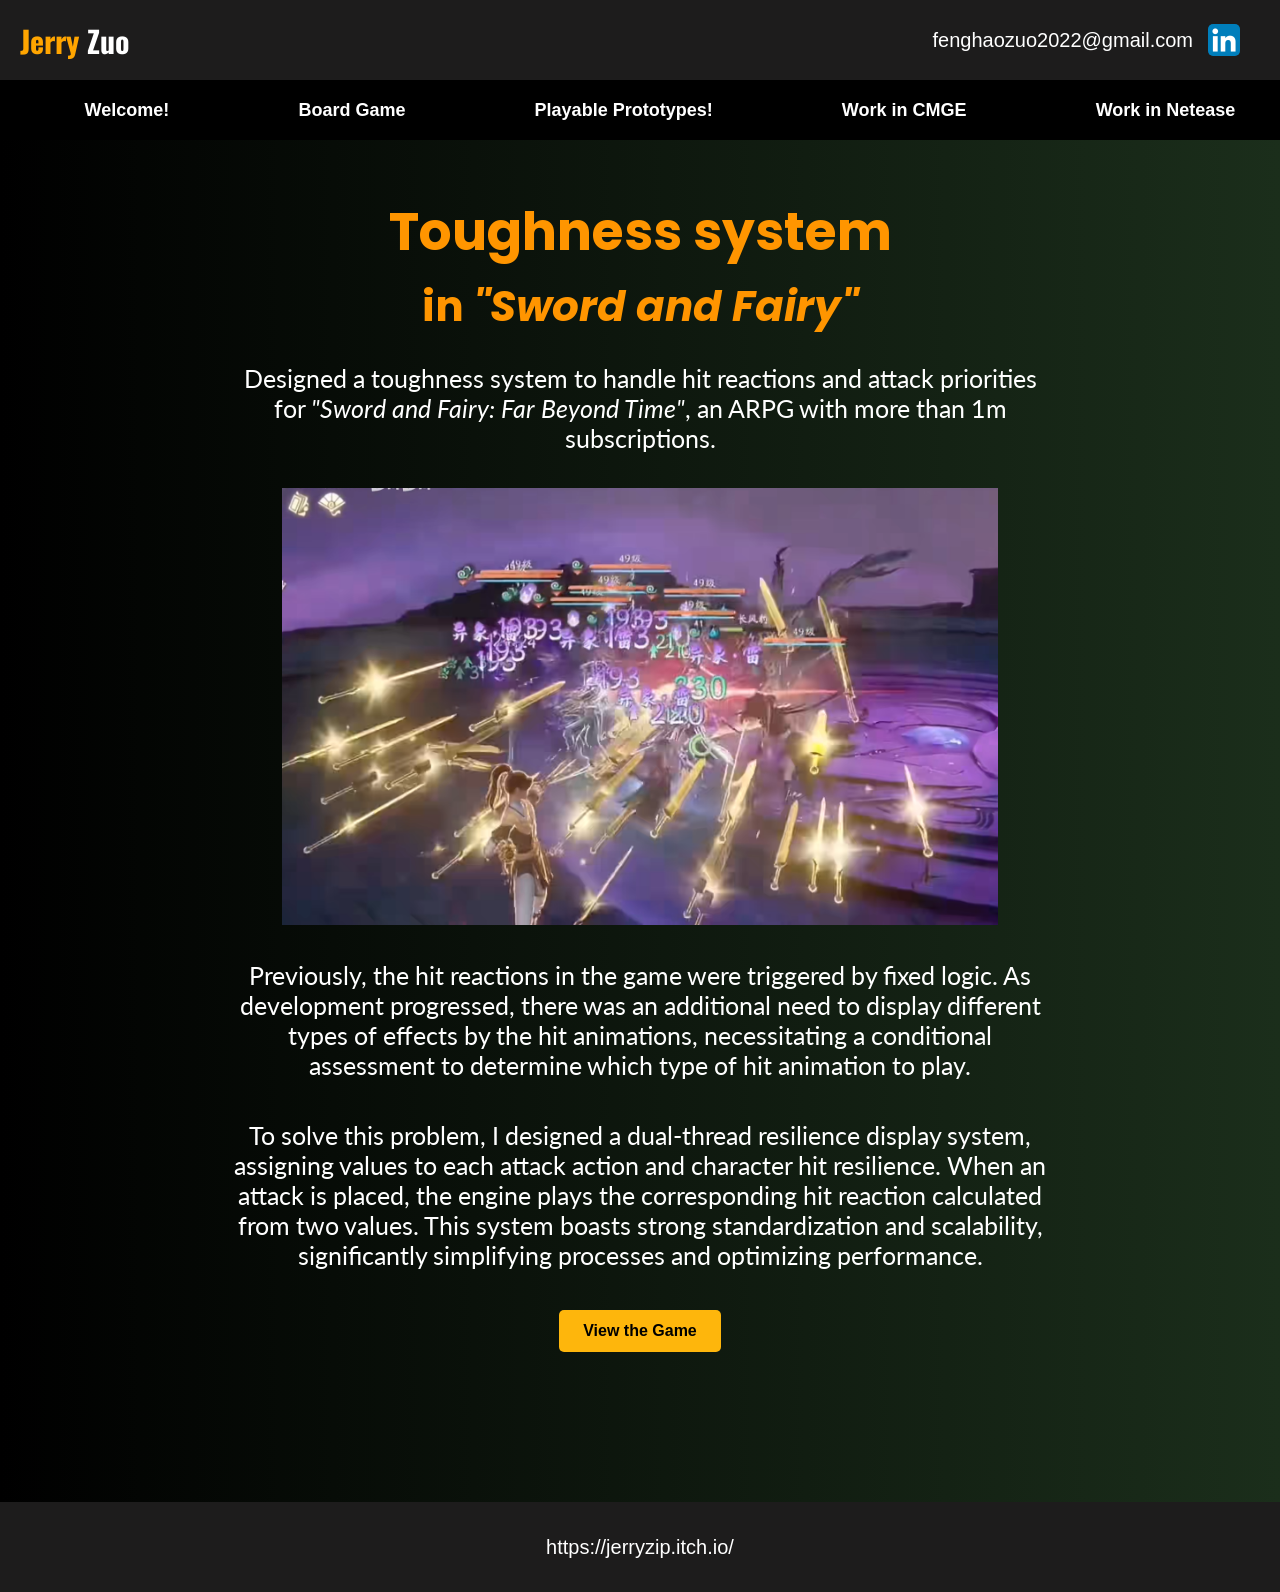
==== cmge.html @ 0d94817b "Initial commit" ====
<!DOCTYPE html>
<html lang="en">

<head>
    <meta charset="UTF-8">
    <meta name="viewport" content="width=device-width, initial-scale=1.0">
    <title>CMGE</title>
    <link rel="stylesheet" href="styles.css">
    <script src="scripts.js"></script>
</head>

<body id=page4>

    <div id="header-nav"></div>

    <div class="project3" id="project3">
        <h2>Toughness system</h2>
        <h3>in <i>"Sword and Fairy"</i></h3>
        <p>Designed a toughness system to handle hit reactions and attack priorities for <i>"Sword and Fairy: Far Beyond
                Time"</i>, an ARPG with more than 1m subscriptions.</p>
        <img src="xianjian1.png" alt="Project 3" class="project3-image">
        <p>Previously, the hit reactions in the game were triggered by fixed logic. As development
            progressed, there was an additional need to display different types of effects by the hit animations,
            necessitating a
            conditional assessment to determine which type of hit animation to play.</p>
        <p>To solve this problem, I designed a dual-thread resilience display system, assigning values to each attack
            action and character hit
            resilience.
            When an attack is placed, the engine plays the corresponding hit reaction calculated from
            two values. This system boasts strong standardization and scalability, significantly simplifying
            processes
            and optimizing performance.</p>
        <a href="#">View the Game</a>
    </div>

    <div id="footer"></div>

</body>

</html>
---- styles.css ----
@import url('https://fonts.googleapis.com/css2?family=Inter:wght@400;700&family=Lato:wght@400;700&family=Roboto:wght@400;700&family=Poppins:wght@400;700&family=Montserrat:wght@400;700&family=Playfair+Display:wght@400;700&family=Bebas+Neue&family=Oswald:wght@400;700&display=swap');

body {
    font-family: Arial, sans-serif;
    margin: 0;
    padding: 0;
    background-color: #000000;
    /* 纯黑色背景 */
    color: #ffffff;
    /* 让文字变成白色，保证可读性 */
    display: flex;
    flex-direction: column;
    scroll-behavior: smooth;
}

#page1 {
    background: linear-gradient(to bottom, #000000, #1b316f);
    color: white;
    min-height: 100vh;
    margin: 0;
    padding: 0;
}

#page3 {
    background: linear-gradient(to bottom, #000000, #203a83);
    color: white;
    min-height: 100vh;
    margin: 0;
    padding: 0;
}

#page4 {
    background: linear-gradient(to right, #000000, #1b2e1b);
    color: white;
    min-height: 100vh;
    margin: 0;
    padding: 0;
}

#page5 {
    background: linear-gradient(to bottom,
            #000000 0%,
            #678089 50%,
            #1c376c 100%);
    color: white;
    min-height: 100vh;
    margin: 0;
    padding: 0;
}

.top-header {
    position: fixed;
    top: 0;
    left: 0;
    width: 100%;
    height: 80px;
    background-color: #1d1c1c;
    display: flex;
    justify-content: space-between;
    align-items: center;
    padding: 0 20px;
    z-index: 1001;
}

.name {
    font-size: 30px;
    font-weight: bold;
    font-family: "Oswald", sans-serif;
}

.jerry {
    color: orange;
}

.zuo {
    color: white;
}

/* 联系方式的样式 */
.contact-info {
    display: flex;
    align-items: center;
    gap: 15px;
}

/* 邮箱样式 */
.email-link {
    color: white;
    text-decoration: none;
    font-size: 20px;
    transition: color 0.3s ease;
    /* margin-right: 40px; */
}

.linkedin-button {
    display: inline-block;
    width: 32px;
    height: 32px;
    background-image: url('LinkedIn_icon.svg.webp');
    background-size: cover;
    background-repeat: no-repeat;
    border-radius: 5px;
    transition: opacity 0.3s ease;
    margin-right: 60px;
}

nav {
    background-color: #000000;
    position: fixed;
    top: 80px;
    left: 0;
    width: 100%;
    height: 60px;
    display: flex;
    justify-content: space-around;
    /* 让菜单项按距离平分 */
    align-items: center;
    padding: 0 20px;
    z-index: 1000;
}

nav a {
    color: white;
    font-size: 18px;
    text-decoration: none;
    font-weight: bold;
    padding: 15px 20px;
    transition: color 0.3s ease, background-color 0.3s ease;
}

nav a:hover {
    background-color: #262626;
    color: #ffa200;
    border-radius: 5px;
}


.container {
    display: flex;
    align-items: stretch;
    /* 让左右两部分同高 */
    /* max-width: 1200px; */
    margin: auto;
    padding: 40px;
    height: 100vh;
    /* 让整个区域占满视口高度 */
}

.about-image {
    flex: 1;
    overflow: hidden;
}

.project1-image {
    width: 100%;
    height: 100%;
    object-fit: contain;
    margin-top: 20px;
}

.about-text {
    flex: 2;
    padding: 0 40px;
    display: flex;
    flex-direction: column;
    /* justify-content: center; */
    margin-top: 150px;
}

/* 经验部分的间距 */
.experience {
    margin-bottom: 5px;
    text-align: center;
}

/* 标题优化 */
.about-text h1 {
    font-size: 62px;
    color: #ffa724;
    margin-bottom: 15px;
    text-align: center;
    font-family: "Montserrat", sans-serif;
}

.about-text p {
    font-size: 32px;
    color: #ffffff;
    margin-bottom: 15px;
    text-align: center;
    font-family: "Lato", sans-serif;
}

.about-text h2 {
    font-size: 29px;
    color: #ffa724;
    margin-bottom: 0;
    font-family: "Montserrat", sans-serif;
}

.about-text h3 {
    font-size: 22px;
    color: #ffffff;
    margin-bottom: 10px;
    font-family: "Montserrat", sans-serif;
}


.project1 {
    padding: 20px 20px 20px;
    max-width: 1200px;
    margin: auto;
    margin-top: 100px;
    box-sizing: border-box;
}

.project1 iframe {
    display: block;
    max-width: 90%;
    height: 480px;
    border: none;
    margin: 20px auto;
    /* 上下 20px 间距，左右自动居中 */
}

.project1 h2 {
    color: #ff9500;
    font-size: 62px;
    text-align: center;
    font-family: "Poppins", sans-serif;
    margin-bottom: 0;
}

.project1 p {
    margin-bottom: 10px;
    margin-right: 50px;
    font-size: 25px;
    text-align: center;
    font-family: "Lato", sans-serif;
}

.project1 a {
    display: block;
    margin-bottom: 10px;
    font-size: 28px;
    font-weight: bold;
    color: #ffb114;
    text-decoration: none;
    text-align: center;
}

.ig {
    padding: 40px 20px;
    margin: auto;
    margin-top: 160px;
    box-sizing: border-box;
}

/* 左右分栏布局 */
.project2-content-wrapper {
    display: flex;
    align-items: center;
    justify-content: space-between;
    width: 100%;

}

.project2-images {
    display: flex;
    flex-direction: column;
    /* gap: 10px; */
    /* 图片间距 */
    width: 55%;
    align-items: center;
    margin-top: 10px;
    margin-left: 20px;
}

.project-image {
    width: 90%;
    max-width: 100%;
    border-radius: 8px;
}

.content {
    display: flex;
    flex-direction: column;
    justify-content: space-between;
    width: 50%;
    padding-left: 5px;
}

.content h2 {
    color: #ffb219;
    margin-bottom: 10px;
    font-size: 52px;
    text-align: center;
    font-family: "Bebas Neue", sans-serif;
}

.content h3 {
    color: #ffffff;
    margin-bottom: 1px;
    font-size: 35px;
    text-align: center;
}

.content h4 {
    color: #ffffff;
    margin-bottom: 10px;
    font-size: 52px;
    text-align: center;
    font-family: "Bebas Neue", sans-serif;
}

.content p {
    color: #ffffff;
    margin-bottom: 10px;
    margin-right: 50px;
    font-size: 22px;
    text-align: center;
    font-family: "Roboto", sans-serif;
}

.project3 {
    display: flex;
    flex-direction: column;
    align-items: center;
    text-align: center;
    width: 80%;
    margin: 150px auto;
}

.project3 h2 {
    color: #ff9500;
    font-size: 52px;
    margin-bottom: 2px;
    font-family: "Poppins", sans-serif;
}

.project3 h3 {
    color: #ff9500;
    font-size: 42px;
    margin-top: 2px;
    margin-bottom: 5px;
    font-family: "Poppins", sans-serif;
}

.project3 p {
    font-size: 25px;
    margin: 20px 100px;
    font-family: "Lato", sans-serif;
}

/* 图片居中 */
.project3-image {
    display: block;
    max-width: 70%;
    height: auto;
    margin: 15px auto;
    /* 上下间距 + 居中 */
}

/* 按钮样式 */
.project3 a {
    display: inline-block;
    padding: 12px 24px;
    font-size: 16px;
    font-weight: bold;
    color: rgb(0, 0, 0);
    background-color: rgb(254, 182, 12);
    border: none;
    border-radius: 5px;
    text-decoration: none;
    text-align: center;
    margin-top: 20px;
    transition: background-color 0.3s ease;
}

.project3 a:hover {
    background-color: #ffc400;
}

.project-button {
    display: inline-block;
    padding: 12px 24px;
    font-size: 16px;
    font-weight: bold;
    color: rgb(0, 0, 0);
    background-color: rgb(254, 182, 12);
    border: none;
    border-radius: 5px;
    text-decoration: none;
    text-align: center;
    margin-top: 20px;
    transition: background-color 0.3s ease;
    align-self: center;
    /* 让按钮左对齐 */
}

.project-button:hover {
    background-color: #ff9100;
}

.project4 {
    display: flex;
    flex-direction: column;
    align-items: center;
    text-align: center;
    width: 80%;
    margin: 100px auto;
    margin-top: 150px;
}

.project-video {
    width: 70%;
    border-radius: 8px;
    cursor: pointer;
}

.project4 h2 {
    color: #ff9100;
    font-size: 50px;
    margin-bottom: 10px;
    font-family: "Poppins", sans-serif;
}

.project4 p {
    font-size: 25px;
    margin: 30px 100px;
}

.project img {
    width: 100%;
    border-radius: 8px;
}

.project h2 {
    margin: 15px 0 10px;
}

.project p {
    color: #ffffff;
}

.p5image {
    display: flex;
    /* 使用 Flexbox */
    justify-content: center;
    /* 图片均匀分布 */
    align-items: center;
    /* 垂直居中 */
    gap: 10px;
    /* 控制图片间距 */
    margin-top: 20px;
    max-width: 80%;
}

.p5image img {
    width: 32%;
    aspect-ratio: 3 / 3;
    height: auto;
    /* 保持原始比例 */
    border-radius: 8px;
    /* 可选，圆角 */
}

@media (max-width: 768px) {
    .p5image {
        flex-direction: column;
        /* 让图片在小屏幕上纵向排列 */
        align-items: center;
        /* 居中对齐 */
    }

    .p5image img {
        width: 80%;
        /* 小屏幕时图片变大一些 */
    }
}

footer {
    background-color: #1d1c1c;
    color: white;
    text-align: center;
    align-items: center;
    font-size: 20px;
    padding: 20px;
    display: flex;
    justify-content: center;
    height: 50px;
}
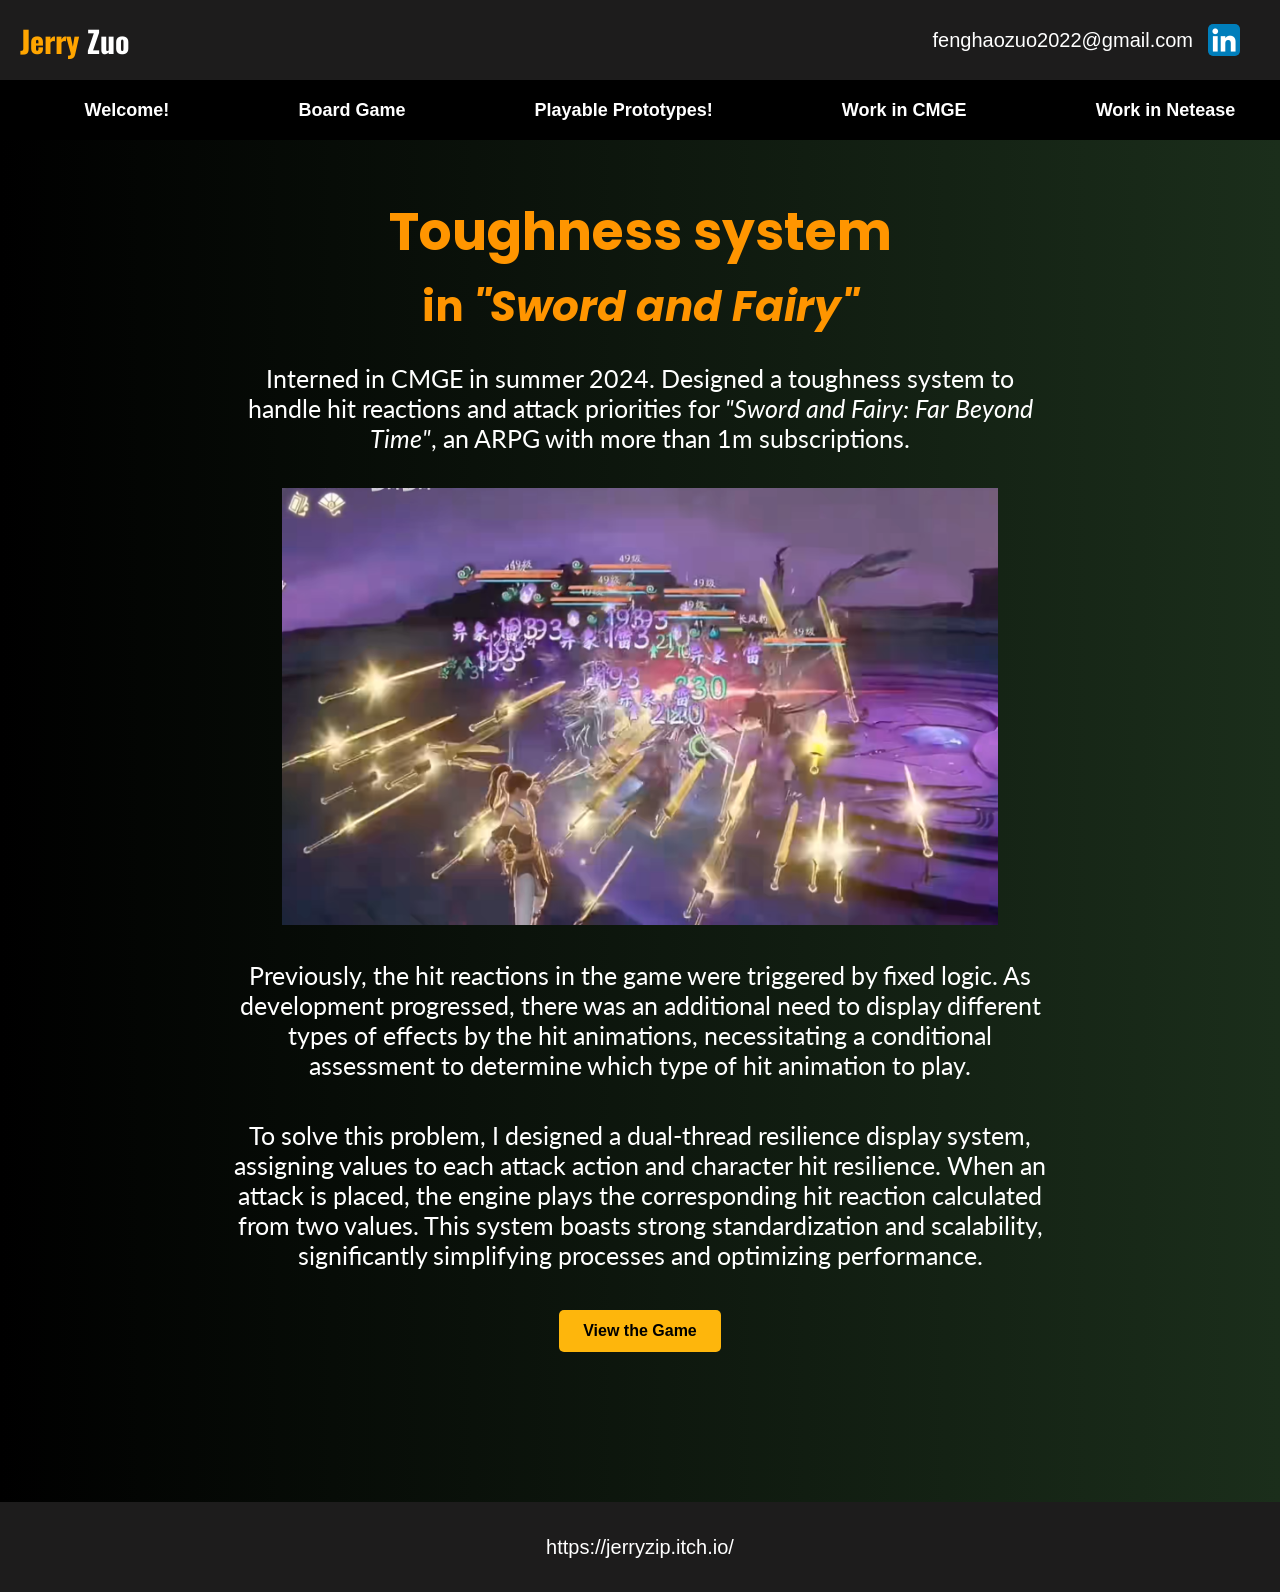
==== commit 6296e2da: "fix CMGE" ====
--- a/cmge.html
+++ b/cmge.html
@@ -16,7 +16,8 @@
     <div class="project3" id="project3">
         <h2>Toughness system</h2>
         <h3>in <i>"Sword and Fairy"</i></h3>
-        <p>Designed a toughness system to handle hit reactions and attack priorities for <i>"Sword and Fairy: Far Beyond
+        <p>Interned in CMGE in summer 2024. Designed a toughness system to handle hit reactions and attack priorities
+            for <i>"Sword and Fairy: Far Beyond
                 Time"</i>, an ARPG with more than 1m subscriptions.</p>
         <img src="xianjian1.png" alt="Project 3" class="project3-image">
         <p>Previously, the hit reactions in the game were triggered by fixed logic. As development
